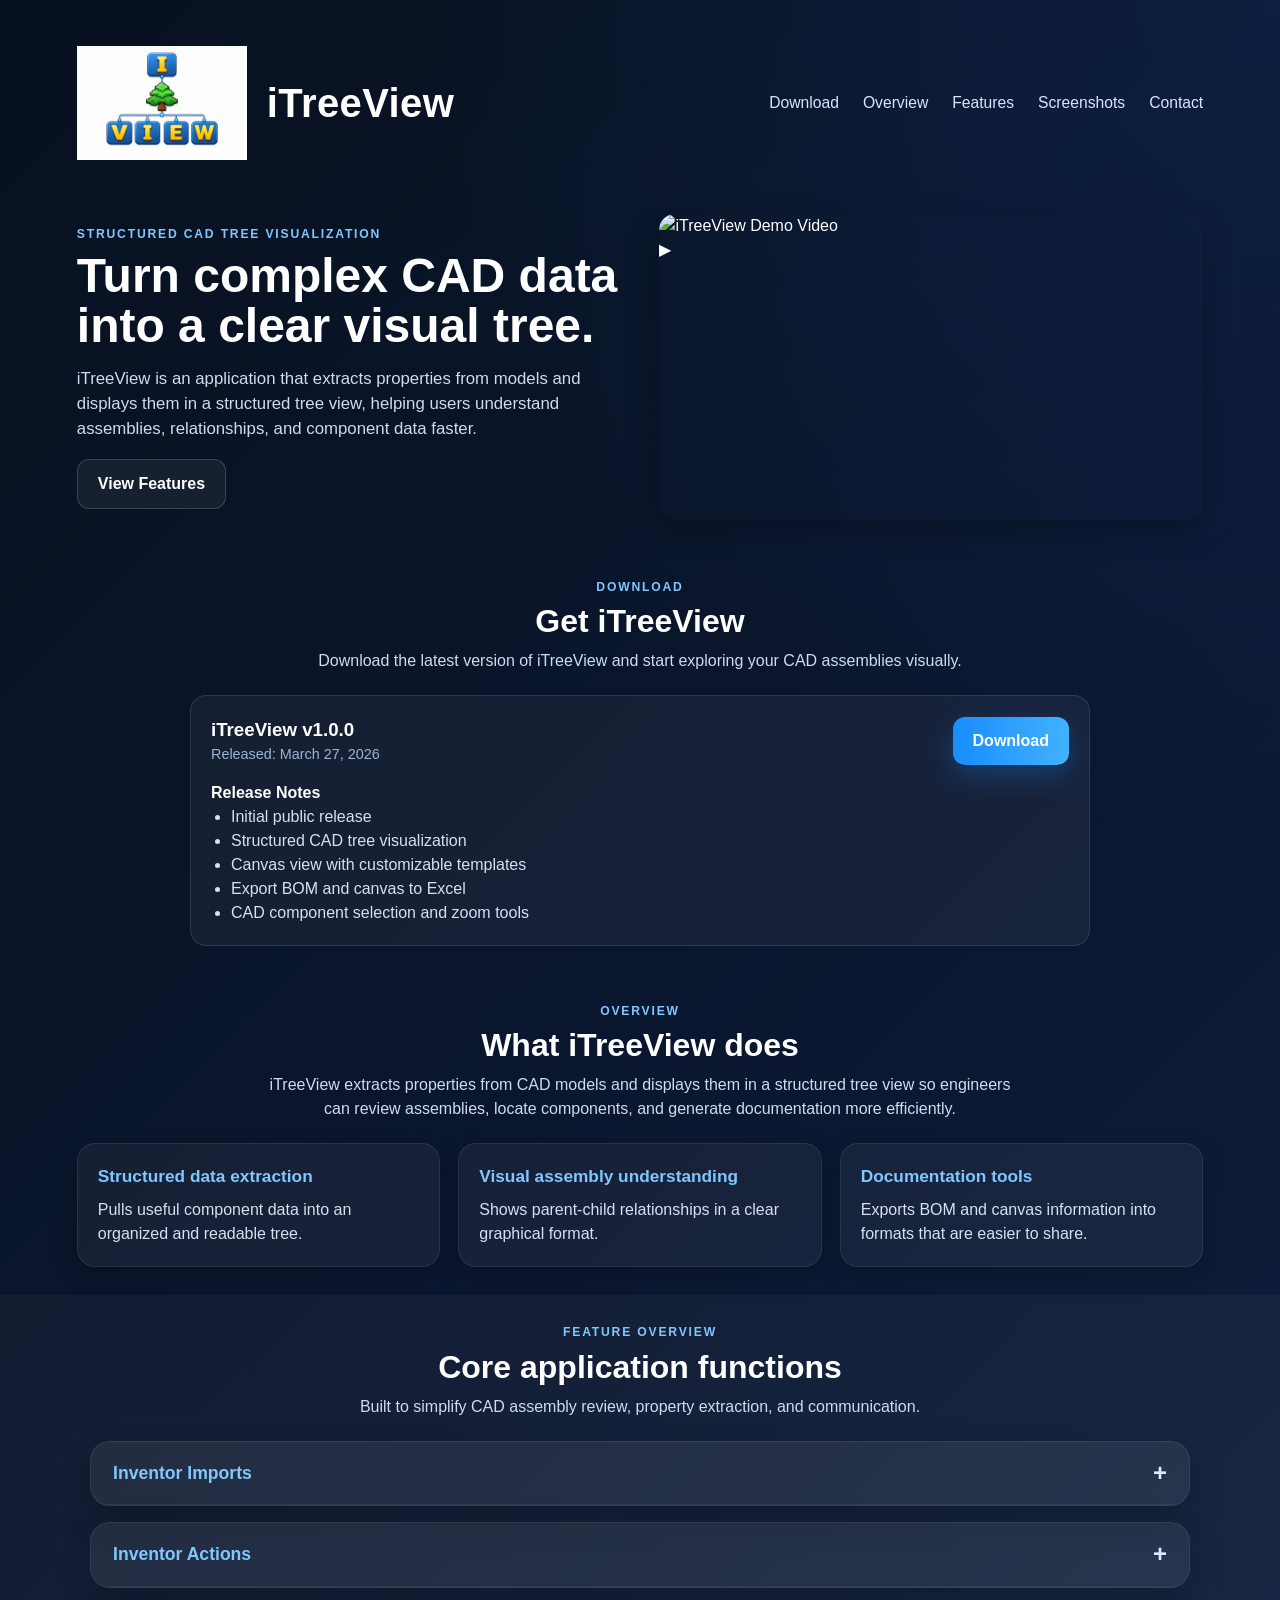
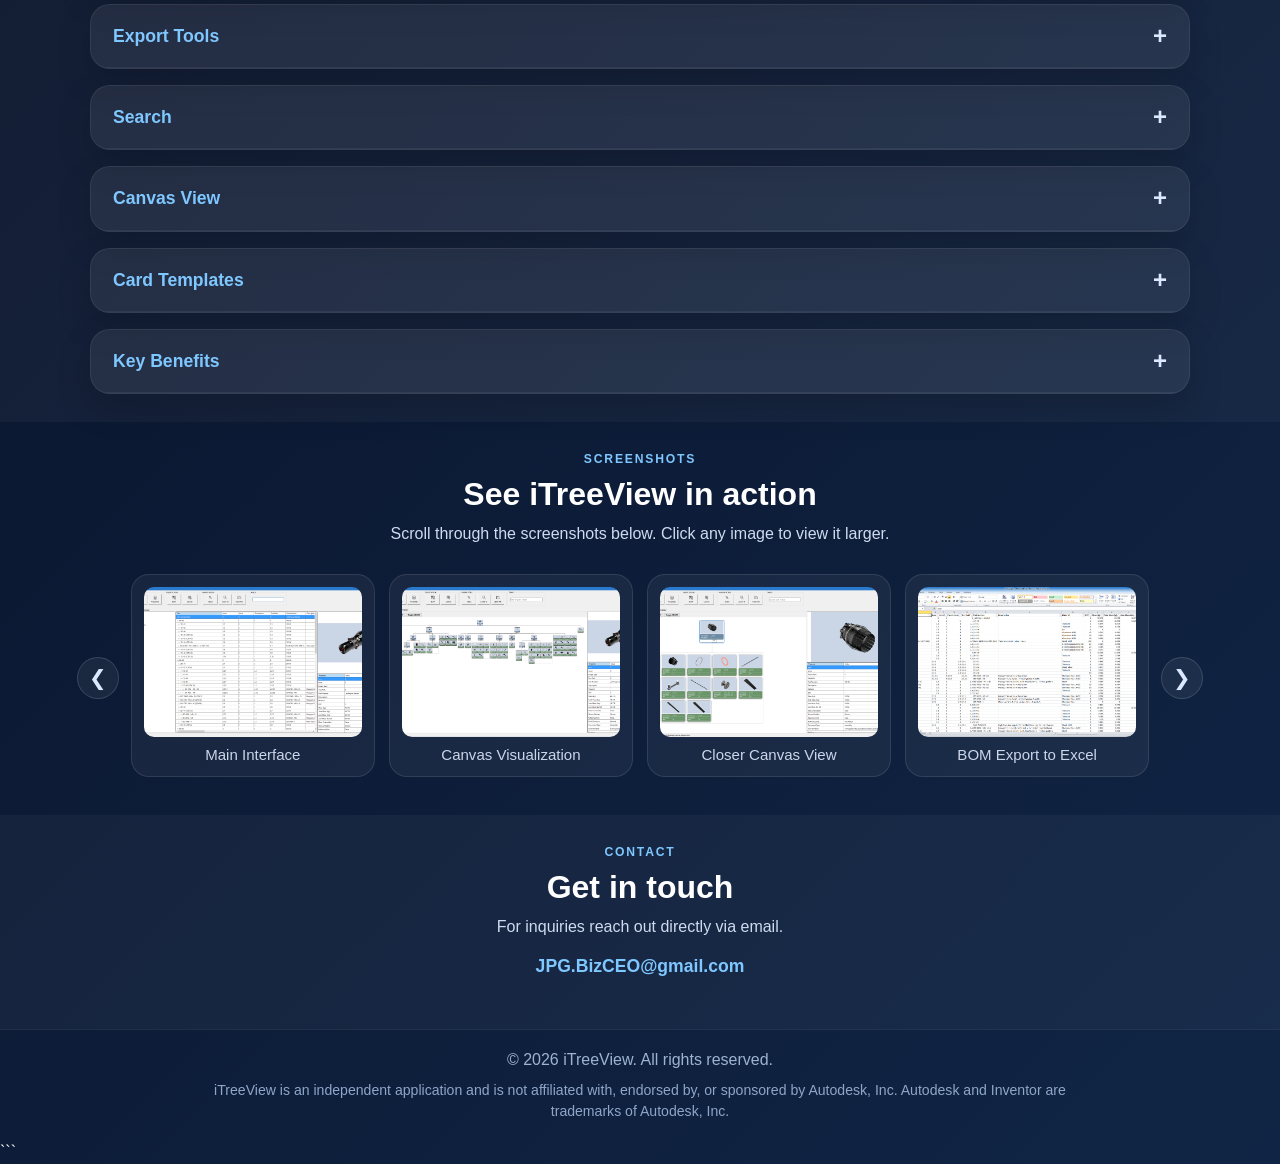
==== index.html @ bd494848 "added download button" ====
<!DOCTYPE html>

<html lang="en">
<head>
    <meta charset="UTF-8" />
    <meta name="viewport" content="width=device-width, initial-scale=1.0" />
    <title>iTreeView | Structured CAD Tree Visualization</title>
    <meta
        name="description"
        content="iTreeView is a CAD application that extracts model properties and displays them in a structured tree view for easier review and understanding."
    />
    <link rel="stylesheet" href="style.css" />
</head>
<body>
    <header class="hero">
        <nav class="navbar">
            <div class="brand">
                <img src="images/iTreeViewLogo.png" alt="iTreeView Logo" class="nav-logo" />
                <span class="logo-text">iTreeView</span>
            </div>

        <div class="nav-links">
            <a href="#downloads">Download</a>
            <a href="#overview">Overview</a>
            <a href="#features">Features</a>
            <a href="#screenshots">Screenshots</a>
            <a href="#contact">Contact</a>
        </div>
    </nav>

    <div class="hero-content">
        <div class="hero-text">
            <p class="eyebrow">Structured CAD tree visualization</p>

            <h1>Turn complex CAD data into a clear visual tree.</h1>

            <p class="hero-description">
                iTreeView is an application that extracts properties from models and
                displays them in a structured tree view, helping users understand
                assemblies, relationships, and component data faster.
            </p>

            <div class="hero-buttons">
                <a href="#overview" class="btn btn-secondary">View Features</a>
            </div>
        </div>

        <div class="hero-image">
            <div class="hero-video-wrapper" id="videoWrapper">
                <div class="video-thumbnail" id="videoThumbnail">
                    <img
                        src="https://img.youtube.com/vi/-eYfc1fEL-s/maxresdefault.jpg"
                        alt="iTreeView Demo Video"
                    />
                    <div class="play-button">▶</div>
                </div>
            </div>
        </div>
    </div>
</header>


<section id="downloads" class="section compact-section">
    <div class="section-header narrow">
        <p class="section-eyebrow">Download</p>
        <h2>Get iTreeView</h2>
        <p class="section-text">
            Download the latest version of iTreeView and start exploring your CAD assemblies visually.
        </p>
    </div>

    <div class="release-list">
        <div class="release-card">
            <div class="release-top">
                <div>
                    <h3>iTreeView v1.0.0</h3>
                    <p class="release-date">Released: March 27, 2026</p>
                </div>

                <a class="btn btn-primary"
                   href="https://github.com/Jadaman24/iTreeView-Downloads/releases/download/v1.0.0/iTreeView-Setup-1.0.0.exe">
                    Download
                </a>
            </div>

            <div class="release-notes">
                <h4>Release Notes</h4>
                <ul>
                    <li>Initial public release</li>
                    <li>Structured CAD tree visualization</li>
                    <li>Canvas view with customizable templates</li>
                    <li>Export BOM and canvas to Excel</li>
                    <li>CAD component selection and zoom tools</li>
                </ul>
            </div>
        </div>
    </div>
</section>



<section id="overview" class="section compact-section">
    <div class="section-header narrow">
        <p class="section-eyebrow">Overview</p>
        <h2>What iTreeView does</h2>
        <p class="section-text">
            iTreeView extracts properties from CAD models and displays them in a
            structured tree view so engineers can review assemblies, locate
            components, and generate documentation more efficiently.
        </p>
    </div>

    <div class="summary-grid">
        <div class="summary-card">
            <h3>Structured data extraction</h3>
            <p>Pulls useful component data into an organized and readable tree.</p>
        </div>
        <div class="summary-card">
            <h3>Visual assembly understanding</h3>
            <p>Shows parent-child relationships in a clear graphical format.</p>
        </div>
        <div class="summary-card">
            <h3>Documentation tools</h3>
            <p>Exports BOM and canvas information into formats that are easier to share.</p>
        </div>
    </div>
</section>

<section id="features" class="section section-alt compact-section">
    <div class="section-header">
        <p class="section-eyebrow">Feature Overview</p>
        <h2>Core application functions</h2>
        <p class="section-text">
            Built to simplify CAD assembly review, property extraction, and communication.
        </p>
    </div>

    <div class="accordion">
        <details class="accordion-item">
            <summary>Inventor Imports</summary>
            <div class="accordion-content">
                <div class="feature-card">
                    <h4>Load from Open IAM</h4>
                    <ul>
                        <li>Connects to the currently open CAD assembly.</li>
                        <li>Extracts assembly structure and component properties.</li>
                        <li>Builds the initial tree structure used by iTreeView.</li>
                    </ul>
                </div>

                <div class="feature-card">
                    <h4>Refresh</h4>
                    <ul>
                        <li>Re-reads the CAD assembly and updates the tree.</li>
                    </ul>
                </div>

                <div class="feature-card">
                    <h4>Properties</h4>
                    <ul>
                        <li>Allows the user to select the properties to extract from CAD.</li>
                        <li>Metadata can include: Part Number, Description, Material, Quantity, Mass, Assembly Mass (with/without reference), Mass Overridden (yes/no), Assembly Relationships, Custom Properties.</li>
                    </ul>
                    <p class="note">
                        Note: Some properties may not work as expected. 
                    </p>
                </div>
            </div>
        </details>

        <details class="accordion-item">
            <summary>Inventor Actions</summary>
            <div class="accordion-content">
                <div class="feature-card">
                    <h4>Select in CAD</h4>
                    <ul>
                        <li>Highlights the selected component directly in the CAD model.</li>
                        <li>Helps quickly locate parts within large assemblies.</li>
                    </ul>
                </div>

                <div class="feature-card">
                    <h4>Zoom to Component</h4>
                    <ul>
                        <li>Automatically zooms the CAD view to the selected component.</li>
                    </ul>
                </div>

                <div class="feature-card">
                    <h4>Open File</h4>
                    <ul>
                        <li>Opens the source part or subassembly file in CAD.</li>
                    </ul>
                </div>
            </div>
        </details>

        <details class="accordion-item">
            <summary>Export Tools</summary>
            <div class="accordion-content">
                <div class="feature-card">
                    <h4>Export BOM to Excel</h4>
                    <ul>
                        <li>Exports the TreeView BOM with all selected properties to Excel.</li>
                    </ul>
                </div>

                <div class="feature-card">
                    <h4>Export Canvas Image</h4>
                    <ul>
                        <li>Generates a copy of the Canvas Tree View into Excel.</li>
                        <li>Includes all selected properties from the template tab.</li>
                    </ul>
                </div>
            </div>
        </details>

        <details class="accordion-item">
            <summary>Search</summary>
            <div class="accordion-content">
                <div class="feature-card">
                    <h4>Search Box</h4>
                    <ul>
                        <li>Instantly locate parts by part number, description, or name.</li>
                        <li>Highlights matching components in the tree.</li>
                    </ul>
                </div>
            </div>
        </details>

        <details class="accordion-item">
            <summary>Canvas View</summary>
            <div class="accordion-content">
                <div class="feature-card">
                    <p>
                        The main canvas displays the assembly structure as an intuitive
                        visual tree where assemblies appear as parent nodes and
                        subassemblies and parts branch underneath.
                    </p>
                    <p class="spacer-top">Each node contains:</p>
                    <ul>
                        <li>Component Image</li>
                        <li>Selected Properties</li>
                    </ul>
                    <p class="note">
                        This allows engineers to understand complex assemblies at a glance.
                    </p>
                </div>
            </div>
        </details>

        <details class="accordion-item">
            <summary>Card Templates</summary>
            <div class="accordion-content">
                <div class="feature-card">
                    <h4>Card Templates Tab</h4>
                    <ul>
                        <li>Customize the visual appearance of nodes in the Canvas View.</li>
                        <li>Modify colors and displayed properties for each card.</li>
                        <li>Control how component data is presented in the visual tree.</li>
                    </ul>

                    <p class="note">
                        Allows users to tailor the canvas display to match internal standards and preferences.
                    </p>
                </div>
            </div>
        </details>

        <details class="accordion-item">
            <summary>Key Benefits</summary>
            <div class="accordion-content">
                <div class="feature-card">
                    <ul>
                        <li>Quickly visualize complex CAD assemblies</li>
                        <li>Extract structured data from CAD models</li>
                        <li>Generate documentation instantly</li>
                        <li>Improve design reviews and collaboration</li>
                    </ul>
                </div>
            </div>
        </details>
    </div>
</section>

<section id="screenshots" class="section compact-section">
    <div class="section-header">
        <p class="section-eyebrow">Screenshots</p>
        <h2>See iTreeView in action</h2>
        <p class="section-text">
            Scroll through the screenshots below. Click any image to view it larger.
        </p>
    </div>

    <div class="screenshot-slider-wrap">
        <button class="slider-arrow slider-arrow-left" id="screenshotsPrev">&#10094;</button>

        <div class="screenshot-slider" id="screenshotSlider">
            <button class="screenshot-card" data-image="images/main-interface.png" data-title="Main Interface">
                <img src="images/main-interface.png" alt="Main interface" />
                <p>Main Interface</p>
            </button>

            <button class="screenshot-card" data-image="images/canvas-view.png" data-title="Canvas Visualization">
                <img src="images/canvas-view.png" alt="Canvas visualization" />
                <p>Canvas Visualization</p>
            </button>

            <button class="screenshot-card" data-image="images/closer-canvas-view.png" data-title="Closer Canvas View">
                <img src="images/closer-canvas-view.png" alt="Closer canvas view" />
                <p>Closer Canvas View</p>
            </button>

            <button class="screenshot-card" data-image="images/bom-export-excel.png" data-title="BOM Export to Excel">
                <img src="images/bom-export-excel.png" alt="BOM export to Excel" />
                <p>BOM Export to Excel</p>
            </button>

            <button class="screenshot-card" data-image="images/canvas-export-excel.png" data-title="Canvas Export to Excel">
                <img src="images/canvas-export-excel.png" alt="Canvas export to Excel" />
                <p>Canvas Export to Excel</p>
            </button>

            <button class="screenshot-card" data-image="images/card-template.png" data-title="Card Template">
                <img src="images/card-template.png" alt="Card template view" />
                <p>Card Template</p>
            </button>
        </div>

        <button class="slider-arrow slider-arrow-right" id="screenshotsNext">&#10095;</button>
    </div>
</section>

<section id="contact" class="section section-alt compact-section">
    <div class="section-header narrow">
        <p class="section-eyebrow">Contact</p>
        <h2>Get in touch</h2>
        <p class="section-text">For inquiries reach out directly via email.</p>
        <a class="contact-link" href="mailto:JPG.BizCEO@gmail.com">JPG.BizCEO@gmail.com</a>
    </div>
</section>

<footer class="footer">
    <p>© 2026 iTreeView. All rights reserved.</p>
    <p class="legal-note">
        iTreeView is an independent application and is not affiliated with, endorsed by,
        or sponsored by Autodesk, Inc. Autodesk and Inventor are trademarks of Autodesk, Inc.
    </p>
</footer>

<div class="lightbox" id="lightbox">
    <div class="lightbox-backdrop"></div>
    <div class="lightbox-content">
        <button class="lightbox-close" id="lightboxClose">&times;</button>
        <img id="lightboxImage" src="" alt="Expanded screenshot" />
        <p id="lightboxTitle"></p>
    </div>
</div>

<script>
const lightbox = document.getElementById("lightbox");
const lightboxImage = document.getElementById("lightboxImage");
const lightboxTitle = document.getElementById("lightboxTitle");
const lightboxClose = document.getElementById("lightboxClose");
const screenshotCards = document.querySelectorAll(".screenshot-card, .hero-screenshot-button");

screenshotCards.forEach(card => {
    card.addEventListener("click", () => {
        const imageSrc = card.getAttribute("data-image");
        const imageTitle = card.getAttribute("data-title");

        lightboxImage.src = imageSrc;
        lightboxTitle.textContent = imageTitle;
        lightbox.classList.add("open");
        document.body.classList.add("no-scroll");
    });
});

function closeLightbox() {
    lightbox.classList.remove("open");
    document.body.classList.remove("no-scroll");
    lightboxImage.src = "";
    lightboxTitle.textContent = "";
}

lightboxClose.addEventListener("click", closeLightbox);

lightbox.addEventListener("click", (event) => {
    if (
        event.target.classList.contains("lightbox") ||
        event.target.classList.contains("lightbox-backdrop")
    ) {
        closeLightbox();
    }
});

document.addEventListener("keydown", (event) => {
    if (event.key === "Escape") {
        closeLightbox();
    }
});

const accordionItems = document.querySelectorAll(".accordion-item");

accordionItems.forEach(item => {
    item.addEventListener("toggle", () => {
        if (item.open) {
            accordionItems.forEach(otherItem => {
                if (otherItem !== item) {
                    otherItem.open = false;
                }
            });
        }
    });
});

const screenshotSlider = document.getElementById("screenshotSlider");
const screenshotsPrev = document.getElementById("screenshotsPrev");
const screenshotsNext = document.getElementById("screenshotsNext");

function getScrollAmount() {
    const firstCard = screenshotSlider.querySelector(".screenshot-card");
    if (!firstCard) return 300;

    return firstCard.offsetWidth + 14;
}

screenshotsPrev.addEventListener("click", () => {
    screenshotSlider.scrollBy({
        left: -getScrollAmount(),
        behavior: "smooth"
    });
});

screenshotsNext.addEventListener("click", () => {
    screenshotSlider.scrollBy({
        left: getScrollAmount(),
        behavior: "smooth"
    });
});

const videoWrapper = document.getElementById("videoWrapper");
const videoThumbnail = document.getElementById("videoThumbnail");

if (videoThumbnail && videoWrapper) {
    videoThumbnail.addEventListener("click", () => {
        videoWrapper.innerHTML = `
            <iframe
                src="https://www.youtube.com/embed/-eYfc1fEL-s?autoplay=1"
                title="iTreeView Demo Video"
                frameborder="0"
                allow="accelerometer; autoplay; clipboard-write; encrypted-media; gyroscope; picture-in-picture; web-share"
                allowfullscreen>
            </iframe>
        `;
    });
}

</script>
```

</body>
</html>
---- style.css ----
* {
    margin: 0;
    padding: 0;
    box-sizing: border-box;
}

html {
    scroll-behavior: smooth;
}

body {
    font-family: Arial, Helvetica, sans-serif;
    background:
        radial-gradient(circle at top right, rgba(45, 123, 255, 0.10), transparent 28%),
        linear-gradient(135deg, #07111f 0%, #0b1730 45%, #102545 100%);
    color: #ffffff;
    line-height: 1.5;
}

body.no-scroll {
    overflow: hidden;
}

a {
    color: inherit;
}

.hero {
    padding: 18px 6% 30px;
    min-height: auto;
}

.navbar {
    display: flex;
    justify-content: space-between;
    align-items: center;
    gap: 24px;
    margin-bottom: 26px;
}

.brand {
    display: flex;
    align-items: center;
    gap: 20px;
}

.nav-logo {
    width: 170px;
    height: 170px;
    object-fit: contain;
    display: block;
    background: transparent;
    border-radius: 0;
    padding: 0;
    box-shadow: none;
}

.logo-text {
    font-size: 2.5rem;
    font-weight: 700;
    letter-spacing: 0.4px;
}

.nav-links {
    display: flex;
    align-items: center;
    gap: 24px;
}

.nav-links a {
    text-decoration: none;
    color: #d7e5ff;
    transition: color 0.2s ease;
    font-size: 0.98rem;
}

.nav-links a:hover {
    color: #7fc7ff;
}

.hero-content {
    display: grid;
    grid-template-columns: 1.02fr 1fr;
    gap: 28px;
    align-items: center;
}

.hero-text {
    max-width: 690px;
}

.eyebrow,
.section-eyebrow {
    text-transform: uppercase;
    letter-spacing: 1.8px;
    font-size: 0.76rem;
    color: #7fc7ff;
    margin-bottom: 8px;
    font-weight: 700;
}

.hero-text h1 {
    font-size: 3rem;
    line-height: 1.05;
    margin-bottom: 14px;
}

.hero-description {
    font-size: 1.05rem;
    color: #cfdbef;
    margin-bottom: 18px;
}

.hero-buttons {
    display: flex;
    gap: 12px;
    flex-wrap: wrap;
}

.btn {
    display: inline-block;
    text-decoration: none;
    padding: 12px 20px;
    border-radius: 12px;
    font-weight: 700;
    transition: transform 0.2s ease, background 0.2s ease, border-color 0.2s ease;
}

.btn:hover {
    transform: translateY(-1px);
}

.btn-primary {
    background: linear-gradient(90deg, #188dff, #42b2ff);
    color: white;
    box-shadow: 0 10px 28px rgba(24, 141, 255, 0.28);
}

.btn-secondary {
    background: rgba(255, 255, 255, 0.06);
    color: white;
    border: 1px solid rgba(255, 255, 255, 0.16);
}

.btn-secondary:hover {
    background: rgba(255, 255, 255, 0.10);
}

.hero-image {
    display: flex;
    justify-content: center;
    align-items: center;
}

.software-frame {
    width: 100%;
    max-width: 760px;
    padding: 12px;
    border-radius: 20px;
    background: rgba(255, 255, 255, 0.05);
    border: 1px solid rgba(255, 255, 255, 0.10);
    box-shadow: 0 20px 50px rgba(0, 0, 0, 0.36);
    backdrop-filter: blur(10px);
}

.hero-screenshot-button {
    appearance: none;
    cursor: pointer;
    text-align: left;
    transition: transform 0.18s ease, border-color 0.18s ease, background 0.18s ease;
}

.hero-screenshot-button:hover {
    transform: translateY(-3px);
    border-color: rgba(127, 199, 255, 0.55);
    background: rgba(255, 255, 255, 0.08);
}

.product-screenshot {
    display: block;
    width: 100%;
    height: auto;
    border-radius: 14px;
    border: 1px solid rgba(255, 255, 255, 0.12);
}

.section {
    padding: 34px 6%;
}

.compact-section {
    padding-top: 28px;
    padding-bottom: 28px;
}

.section-alt {
    background: rgba(255, 255, 255, 0.035);
}

.section-header {
    text-align: center;
    max-width: 900px;
    margin: 0 auto 22px;
}

.section-header.narrow {
    max-width: 760px;
}

.section h2 {
    font-size: 2rem;
    line-height: 1.1;
    margin-bottom: 10px;
}

.section-text {
    color: #cfdbef;
    font-size: 1rem;
}

.summary-grid {
    display: grid;
    grid-template-columns: repeat(3, 1fr);
    gap: 18px;
}

.summary-card {
    background: rgba(255, 255, 255, 0.05);
    border: 1px solid rgba(255, 255, 255, 0.08);
    border-radius: 18px;
    padding: 20px;
    box-shadow: 0 10px 26px rgba(0, 0, 0, 0.16);
}

.summary-card h3 {
    color: #7fc7ff;
    font-size: 1.08rem;
    margin-bottom: 8px;
}

.summary-card p {
    color: #d5e0f0;
}

.accordion {
    max-width: 1100px;
    margin: 0 auto;
    display: grid;
    gap: 16px;
}

.accordion-item {
    background: rgba(255, 255, 255, 0.04);
    border: 1px solid rgba(255, 255, 255, 0.10);
    border-radius: 20px;
    overflow: hidden;
    box-shadow: 0 14px 34px rgba(0, 0, 0, 0.18);
}

.accordion-item summary {
    list-style: none;
    cursor: pointer;
    padding: 18px 22px;
    font-size: 1.1rem;
    font-weight: 700;
    color: #7fc7ff;
    position: relative;
    user-select: none;
    background: rgba(255, 255, 255, 0.03);
    border-bottom: 1px solid rgba(255, 255, 255, 0.06);
}

.accordion-item summary::-webkit-details-marker {
    display: none;
}

.accordion-item summary::after {
    content: "+";
    position: absolute;
    right: 22px;
    top: 50%;
    transform: translateY(-50%);
    font-size: 1.5rem;
    color: #dce8ff;
}

.accordion-item[open] summary::after {
    content: "–";
}

.accordion-item summary:hover {
    background: rgba(255, 255, 255, 0.06);
}

.accordion-content {
    padding: 18px;
    display: grid;
    gap: 14px;
}

.feature-card {
    background: rgba(9, 19, 38, 0.72);
    border: 1px solid rgba(127, 199, 255, 0.14);
    border-radius: 16px;
    padding: 16px 16px 14px;
    box-shadow: inset 0 1px 0 rgba(255, 255, 255, 0.03);
}

.feature-card h4 {
    font-size: 1rem;
    margin-bottom: 8px;
    color: #ffffff;
}

.feature-card p,
.feature-card li {
    color: #d5e0f0;
    font-size: 0.96rem;
}

.feature-card ul {
    margin-left: 18px;
    margin-top: 4px;
}

.feature-card li + li {
    margin-top: 4px;
}

.spacer-top {
    margin-top: 10px;
}

.pill-list {
    display: flex;
    flex-wrap: wrap;
    gap: 8px;
    margin-top: 10px;
}

.pill-list span {
    display: inline-block;
    padding: 7px 11px;
    border-radius: 999px;
    background: rgba(127, 199, 255, 0.12);
    border: 1px solid rgba(127, 199, 255, 0.22);
    color: #dce8ff;
    font-size: 0.88rem;
}

.note {
    margin-top: 10px;
    font-size: 0.9rem;
    color: #9db3d2;
}

.screenshot-slider-wrap {
    position: relative;
    display: flex;
    align-items: center;
    gap: 10px;
    max-width: 1400px;
    margin: 0 auto;
}

.screenshot-slider {
    display: flex;
    gap: 14px;
    overflow-x: auto;
    scroll-behavior: smooth;
    padding: 6px 2px 10px;
    width: 100%;
    scrollbar-width: thin;
    scrollbar-color: rgba(127, 199, 255, 0.45) rgba(255, 255, 255, 0.06);
}

.screenshot-slider::-webkit-scrollbar {
    height: 10px;
}

.screenshot-slider::-webkit-scrollbar-track {
    background: rgba(255, 255, 255, 0.06);
    border-radius: 999px;
}

.screenshot-slider::-webkit-scrollbar-thumb {
    background: rgba(127, 199, 255, 0.45);
    border-radius: 999px;
}

.screenshot-card {
    flex: 0 0 calc((100% - 42px) / 4);
    min-width: 220px;
    max-width: 320px;
    background: rgba(255, 255, 255, 0.05);
    border: 1px solid rgba(255, 255, 255, 0.10);
    border-radius: 18px;
    padding: 10px;
    text-align: center;
    cursor: pointer;
    transition: transform 0.18s ease, border-color 0.18s ease, background 0.18s ease;
    appearance: none;
    color: inherit;
    font: inherit;
}

.screenshot-card:hover {
    transform: translateY(-3px);
    border-color: rgba(127, 199, 255, 0.55);
    background: rgba(255, 255, 255, 0.08);
}

.screenshot-card img {
    width: 100%;
    height: 150px;
    object-fit: cover;
    border-radius: 10px;
    margin-bottom: 8px;
    display: block;
}

.screenshot-card p {
    color: #cbd6ea;
    font-size: 0.9rem;
    line-height: 1.3;
}

.slider-arrow {
    flex: 0 0 auto;
    width: 42px;
    height: 42px;
    border: 1px solid rgba(255, 255, 255, 0.14);
    border-radius: 999px;
    background: rgba(255, 255, 255, 0.06);
    color: #dce8ff;
    font-size: 1.3rem;
    cursor: pointer;
    transition: background 0.18s ease, border-color 0.18s ease, transform 0.18s ease;
}

.slider-arrow:hover {
    background: rgba(255, 255, 255, 0.12);
    border-color: rgba(127, 199, 255, 0.55);
    transform: scale(1.04);
}

.slider-arrow:active {
    transform: scale(0.98);
}

.screenshot-card {
    background: rgba(255, 255, 255, 0.05);
    border: 1px solid rgba(255, 255, 255, 0.10);
    border-radius: 18px;
    padding: 12px;
    text-align: center;
    cursor: pointer;
    transition: transform 0.18s ease, border-color 0.18s ease, background 0.18s ease;
    appearance: none;
    color: inherit;
    font: inherit;
}

.screenshot-card:hover {
    transform: translateY(-3px);
    border-color: rgba(127, 199, 255, 0.55);
    background: rgba(255, 255, 255, 0.08);
}

.screenshot-card img {
    width: 100%;
    border-radius: 10px;
    margin-bottom: 8px;
    display: block;
}

.screenshot-card p {
    color: #cbd6ea;
    font-size: 0.94rem;
}

.contact-link {
    display: inline-block;
    margin-top: 14px;
    font-size: 1.1rem;
    font-weight: 700;
    color: #7fc7ff;
    text-decoration: none;
}

.contact-link:hover {
    text-decoration: underline;
}

.footer {
    padding: 18px 6%;
    text-align: center;
    color: #9eb3d1;
    border-top: 1px solid rgba(255, 255, 255, 0.08);
}

.legal-note {
    margin-top: 8px;
    max-width: 900px;
    margin-left: auto;
    margin-right: auto;
    font-size: 0.88rem;
    color: #8fa6c8;
}

.lightbox {
    position: fixed;
    inset: 0;
    display: none;
    align-items: center;
    justify-content: center;
    z-index: 9999;
    padding: 24px;
}

.lightbox.open {
    display: flex;
}

.lightbox-backdrop {
    position: absolute;
    inset: 0;
    background: rgba(2, 8, 20, 0.88);
}

.lightbox-content {
    position: relative;
    z-index: 2;
    max-width: 95vw;
    max-height: 95vh;
    text-align: center;
}

.lightbox-content img {
    max-width: 92vw;
    max-height: 82vh;
    width: auto;
    height: auto;
    border-radius: 14px;
    box-shadow: 0 30px 80px rgba(0, 0, 0, 0.55);
    border: 1px solid rgba(255, 255, 255, 0.18);
    background: #0d1628;
}

.lightbox-content p {
    margin-top: 12px;
    color: #dce8ff;
    font-size: 1rem;
}

.lightbox-close {
    position: absolute;
    top: -14px;
    right: -14px;
    width: 42px;
    height: 42px;
    border: none;
    border-radius: 50%;
    background: white;
    color: #0f1d35;
    font-size: 1.8rem;
    line-height: 1;
    cursor: pointer;
    box-shadow: 0 10px 24px rgba(0, 0, 0, 0.28);
}

.lightbox-close:hover {
    transform: scale(1.05);
}

@media (max-width: 1100px) {
    .hero-content,
    .summary-grid,
    .screenshot-grid {
        grid-template-columns: 1fr;
    }

    .hero-text h1 {
        font-size: 2.5rem;
    }
}

@media (max-width: 700px) {
    .navbar {
        flex-direction: column;
        align-items: flex-start;
        margin-bottom: 20px;
    }

    .nav-links {
        gap: 14px;
        flex-wrap: wrap;
    }

    .nav-logo {
        width: 120px;
        height: 120px;
    }

    .logo-text {
        font-size: 2rem;
    }

    .hero-text h1 {
        font-size: 2rem;
    }

    .section h2 {
        font-size: 1.7rem;
    }

    .accordion-item summary {
        padding-right: 54px;
    }

    .lightbox {
        padding: 16px;
    }

    .lightbox-content img {
        max-width: 96vw;
        max-height: 76vh;
    }
}

.hero-image {
    display: flex;
    justify-content: center;
}

.hero-video-wrapper {
    width: 100%;
    max-width: 750px;   /* 👈 THIS controls final size */
    aspect-ratio: 16 / 9;
    border-radius: 16px;
    overflow: hidden;
    position: relative;
    box-shadow: 0 10px 30px rgba(0,0,0,0.25);
}

.video-thumbnail {
    width: 100%;
    height: 100%;
    position: relative;
    cursor: pointer;
}

.video-thumbnail img {
    width: 100%;
    height: 100%;
    object-fit: cover;
}

.hero-video-wrapper iframe {
    width: 100%;
    height: 100%;
    border: none;
    display: block;
}

.release-list {
    max-width: 900px;
    margin: 0 auto;
}

.release-card {
    background: rgba(255,255,255,0.05);
    border-radius: 16px;
    padding: 20px;
    border: 1px solid rgba(255,255,255,0.1);
}

.release-top {
    display: flex;
    justify-content: space-between;
    align-items: center;
    margin-bottom: 15px;
}

.release-date {
    color: #9db3d2;
    font-size: 0.9rem;
}

.release-notes ul {
    margin-left: 20px;
}

.release-notes li {
    color: #d5e0f0;
}

}
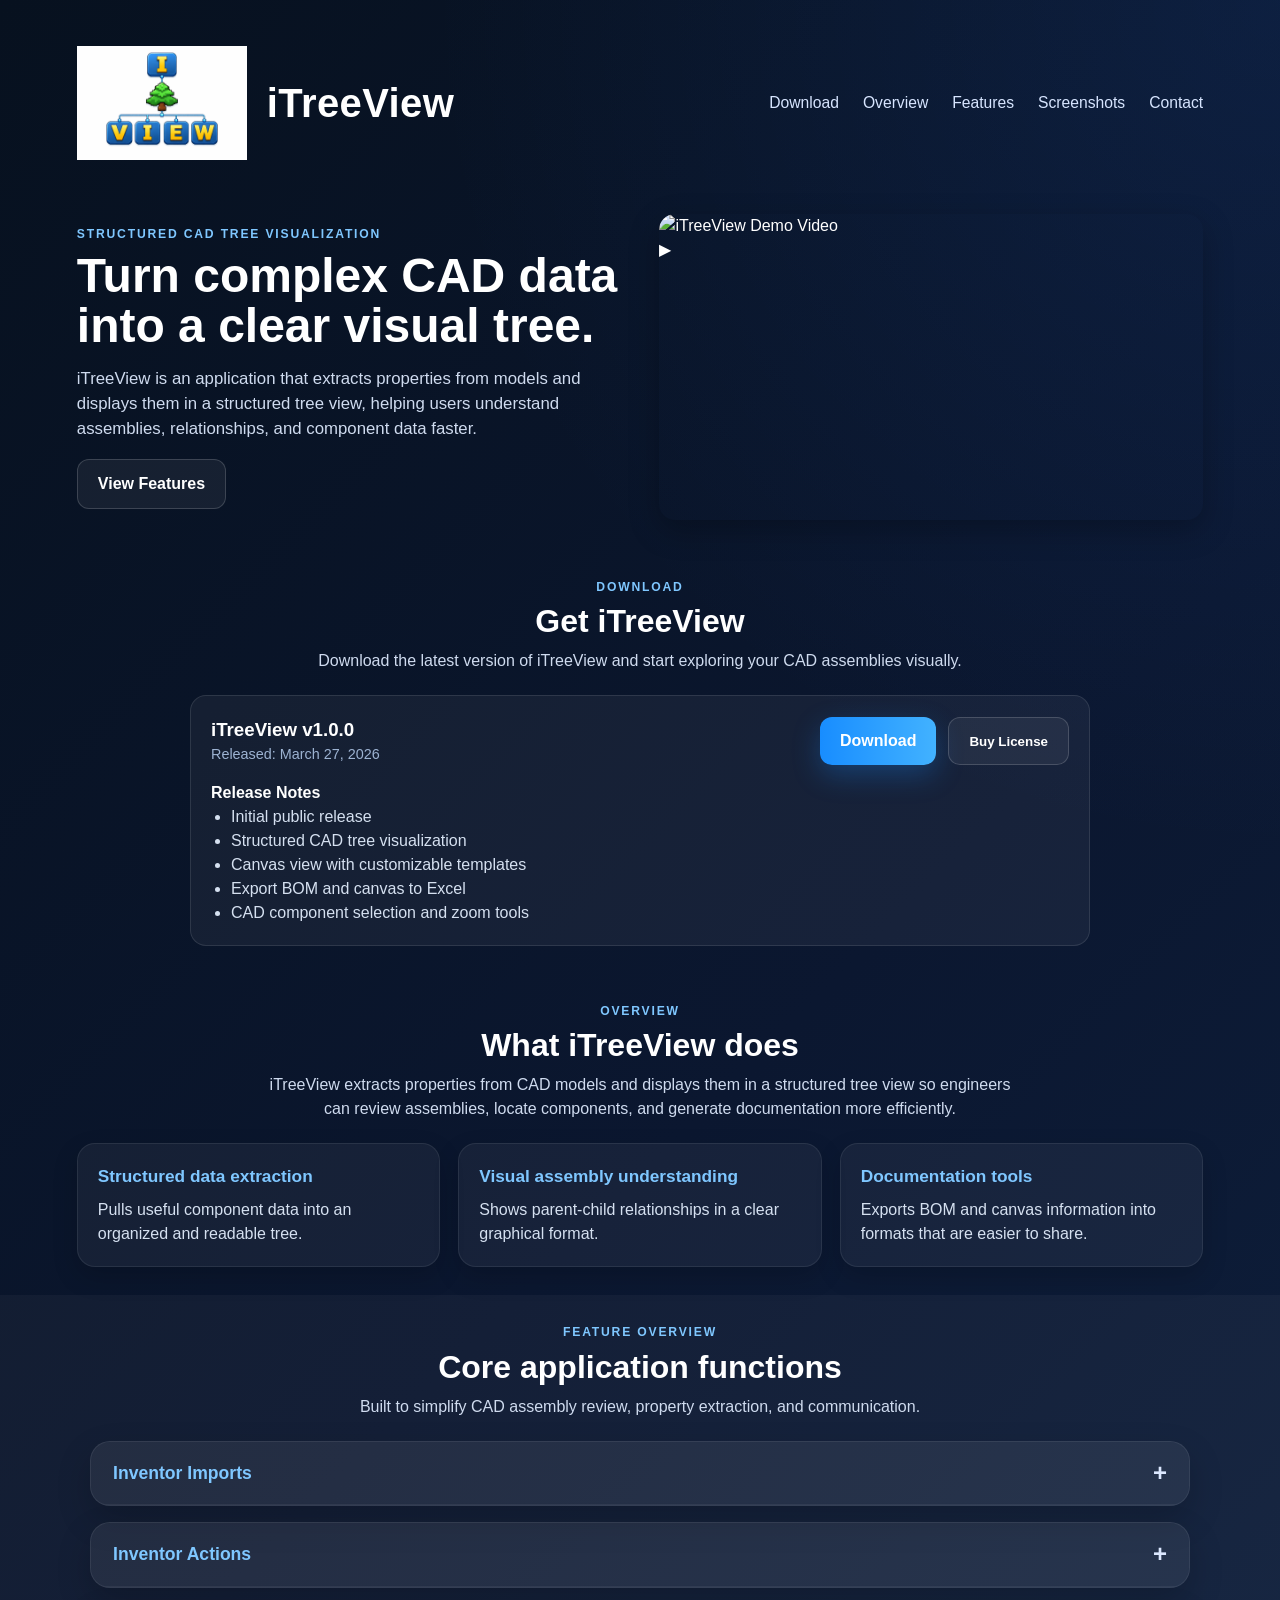
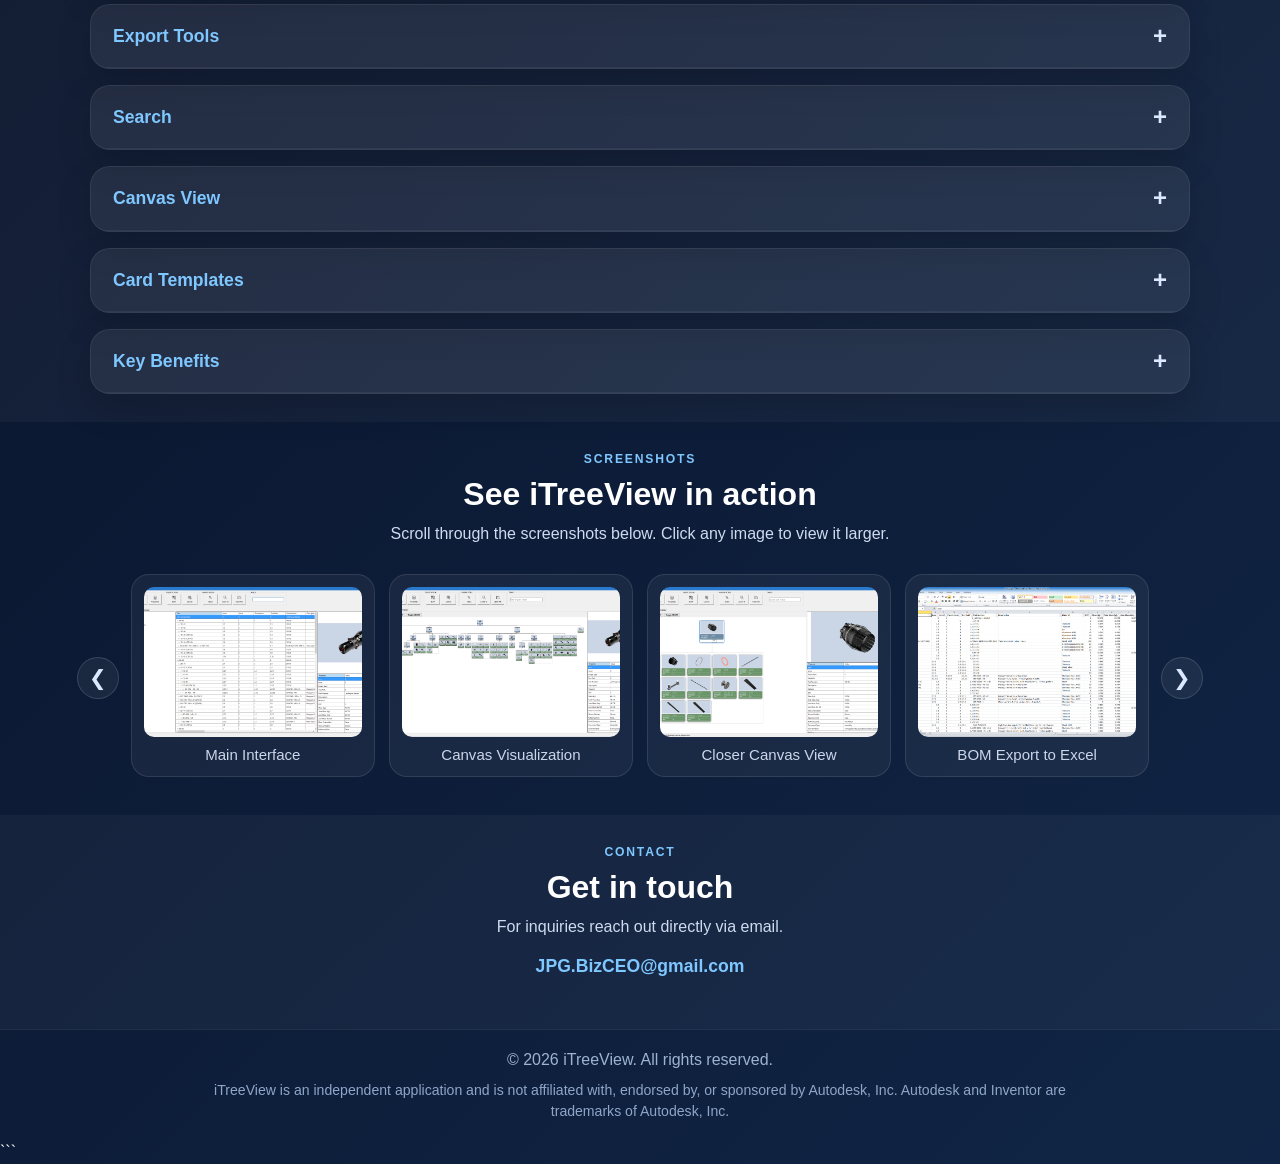
==== commit fecd8b2a: "added buy script" ====
--- a/index.html
+++ b/index.html
@@ -71,17 +71,23 @@
 
     <div class="release-list">
         <div class="release-card">
-            <div class="release-top">
-                <div>
-                    <h3>iTreeView v1.0.0</h3>
-                    <p class="release-date">Released: March 27, 2026</p>
-                </div>
-
+        <div class="release-top">
+            <div>
+                <h3>iTreeView v1.0.0</h3>
+                <p class="release-date">Released: March 27, 2026</p>
+            </div>
+
+            <div style="display:flex; gap:12px; flex-wrap:wrap;">
                 <a class="btn btn-primary"
-                   href="https://github.com/Jadaman24/iTreeView-Downloads/releases/download/v1.0.0/iTreeView-Setup-1.0.0.exe">
+                href="https://github.com/Jadaman24/iTreeView-Downloads/releases/download/v1.0.0/iTreeView-Setup-1.0.0.exe">
                     Download
                 </a>
-            </div>
+
+                <button class="btn btn-secondary" id="buyLicenseBtn">
+                    Buy License
+                </button>
+            </div>
+        </div>
 
             <div class="release-notes">
                 <h4>Release Notes</h4>
@@ -447,15 +453,48 @@
         videoWrapper.innerHTML = `
             <iframe
                 src="https://www.youtube.com/embed/-eYfc1fEL-s?autoplay=1"
-                title="iTreeView Demo Video"
-                frameborder="0"
-                allow="accelerometer; autoplay; clipboard-write; encrypted-media; gyroscope; picture-in-picture; web-share"
-                allowfullscreen>
+                ...
             </iframe>
         `;
     });
 }
 
+// 👇 ADD THIS WHOLE BLOCK RIGHT HERE
+const buyLicenseBtn = document.getElementById("buyLicenseBtn");
+
+if (buyLicenseBtn) {
+    buyLicenseBtn.addEventListener("click", async () => {
+        try {
+            buyLicenseBtn.disabled = true;
+            buyLicenseBtn.textContent = "Redirecting...";
+
+            const response = await fetch("https://YOUR-RENDER-URL.onrender.com/create-checkout-session", {
+                method: "POST",
+                headers: {
+                    "Content-Type": "application/json"
+                }
+            });
+
+            if (!response.ok) {
+                throw new Error("Failed to create checkout session");
+            }
+
+            const data = await response.json();
+
+            if (data.url) {
+                window.location.href = data.url;
+            } else {
+                throw new Error("No checkout URL returned");
+            }
+        } catch (err) {
+            console.error(err);
+            alert("Checkout failed. Please try again.");
+            buyLicenseBtn.disabled = false;
+            buyLicenseBtn.textContent = "Buy License";
+        }
+    });
+}
+
 </script>
 ```
 
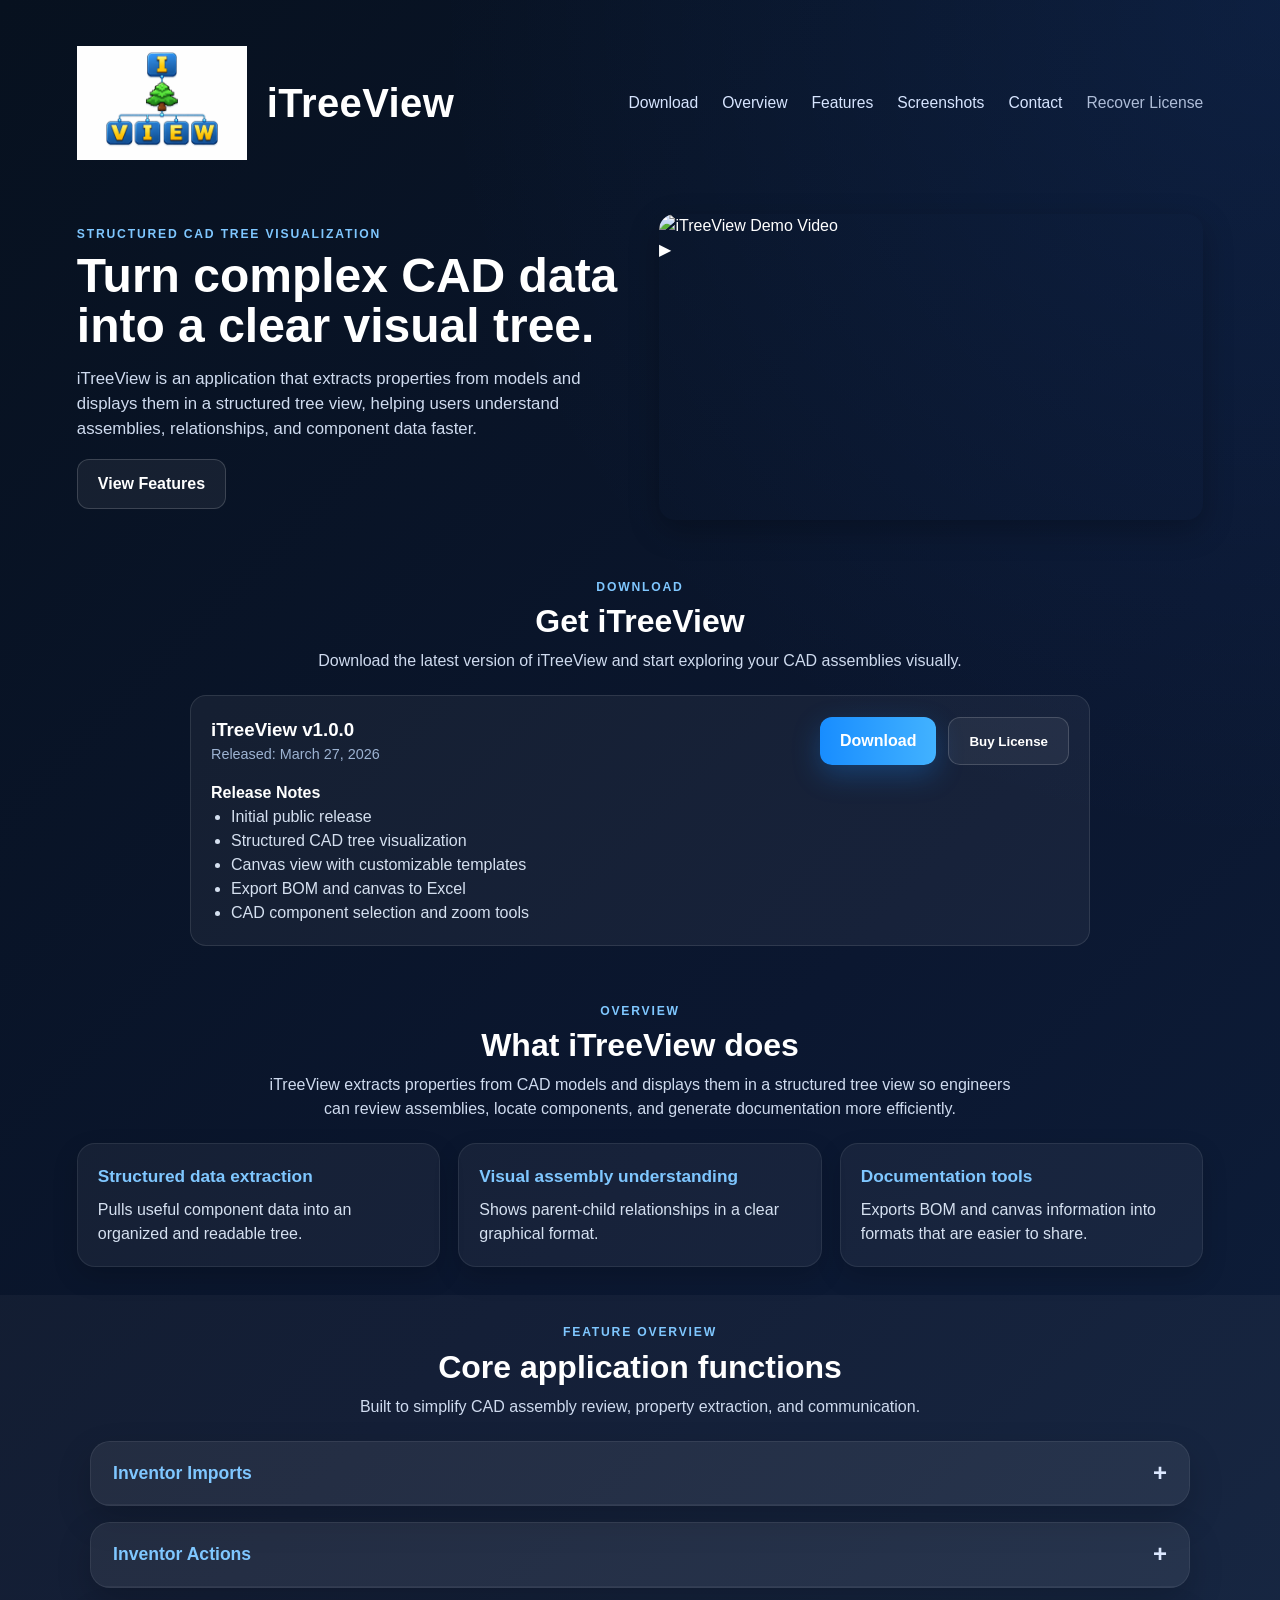
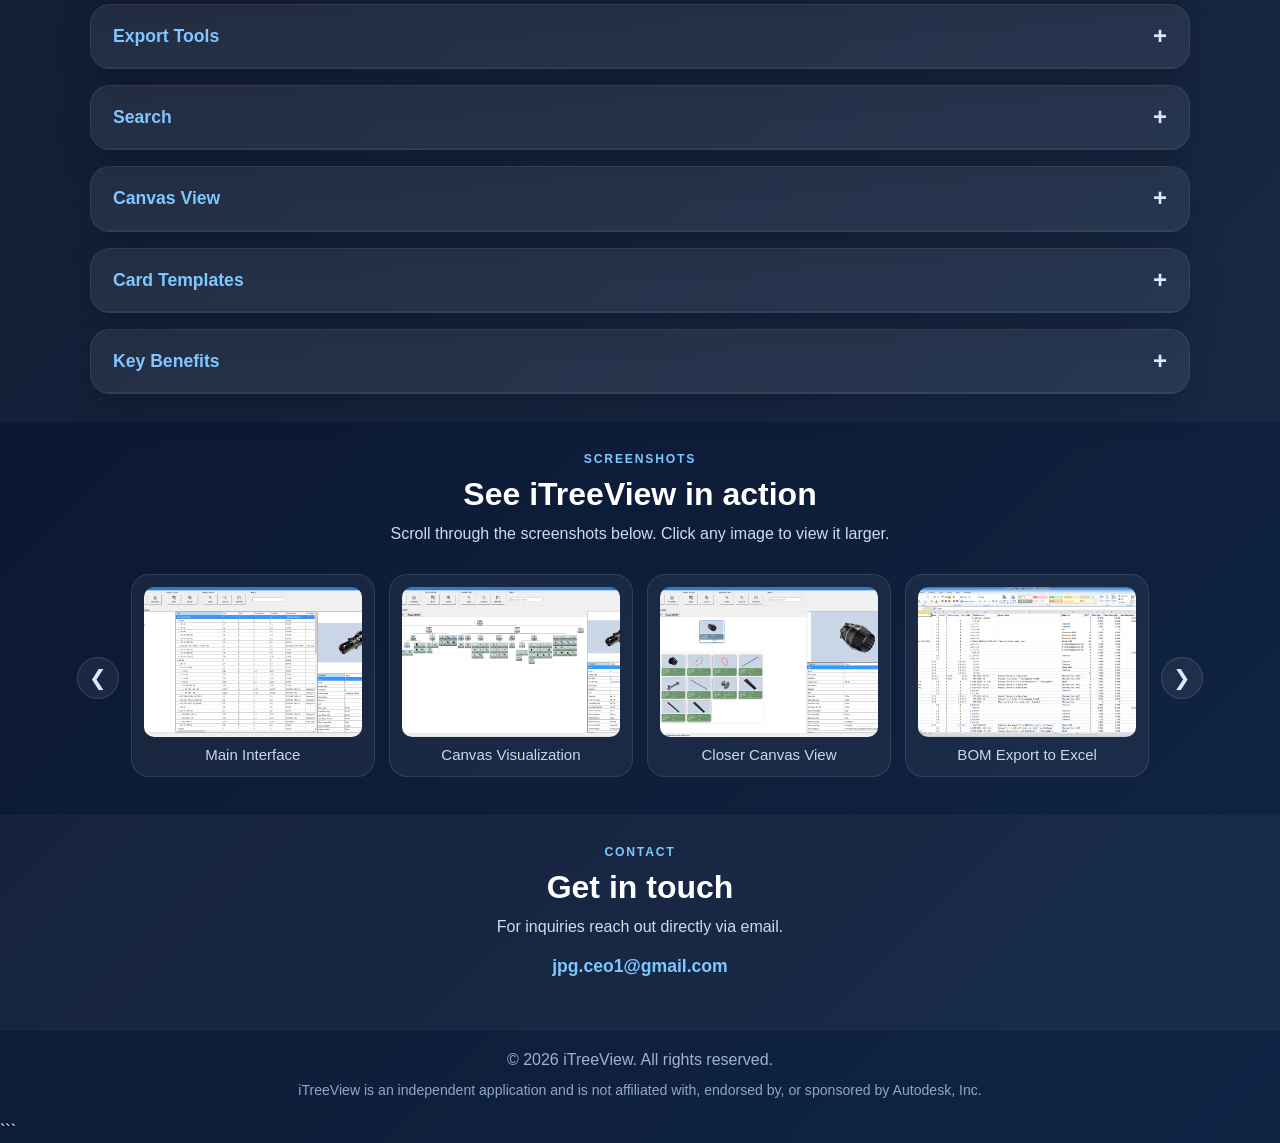
==== commit a8f4746a: "Fix recover license nav link" ====
--- a/index.html
+++ b/index.html
@@ -25,6 +25,7 @@
             <a href="#features">Features</a>
             <a href="#screenshots">Screenshots</a>
             <a href="#contact">Contact</a>
+            <a href="/recover-license.html" style="opacity:0.8;">Recover License</a>
         </div>
     </nav>
 
@@ -342,7 +343,7 @@
         <p class="section-eyebrow">Contact</p>
         <h2>Get in touch</h2>
         <p class="section-text">For inquiries reach out directly via email.</p>
-        <a class="contact-link" href="mailto:JPG.BizCEO@gmail.com">JPG.BizCEO@gmail.com</a>
+        <a class="contact-link" href="mailto:jpg.ceo1@gmail.com">jpg.ceo1@gmail.com</a>
     </div>
 </section>
 
@@ -350,7 +351,7 @@
     <p>© 2026 iTreeView. All rights reserved.</p>
     <p class="legal-note">
         iTreeView is an independent application and is not affiliated with, endorsed by,
-        or sponsored by Autodesk, Inc. Autodesk and Inventor are trademarks of Autodesk, Inc.
+        or sponsored by Autodesk, Inc.  
     </p>
 </footer>
 
@@ -468,7 +469,7 @@
             buyLicenseBtn.disabled = true;
             buyLicenseBtn.textContent = "Redirecting...";
 
-            const response = await fetch("https://YOUR-RENDER-URL.onrender.com/create-checkout-session", {
+            const response = await fetch("https://itreeview-license-api.onrender.com/create-checkout-session", {
                 method: "POST",
                 headers: {
                     "Content-Type": "application/json"
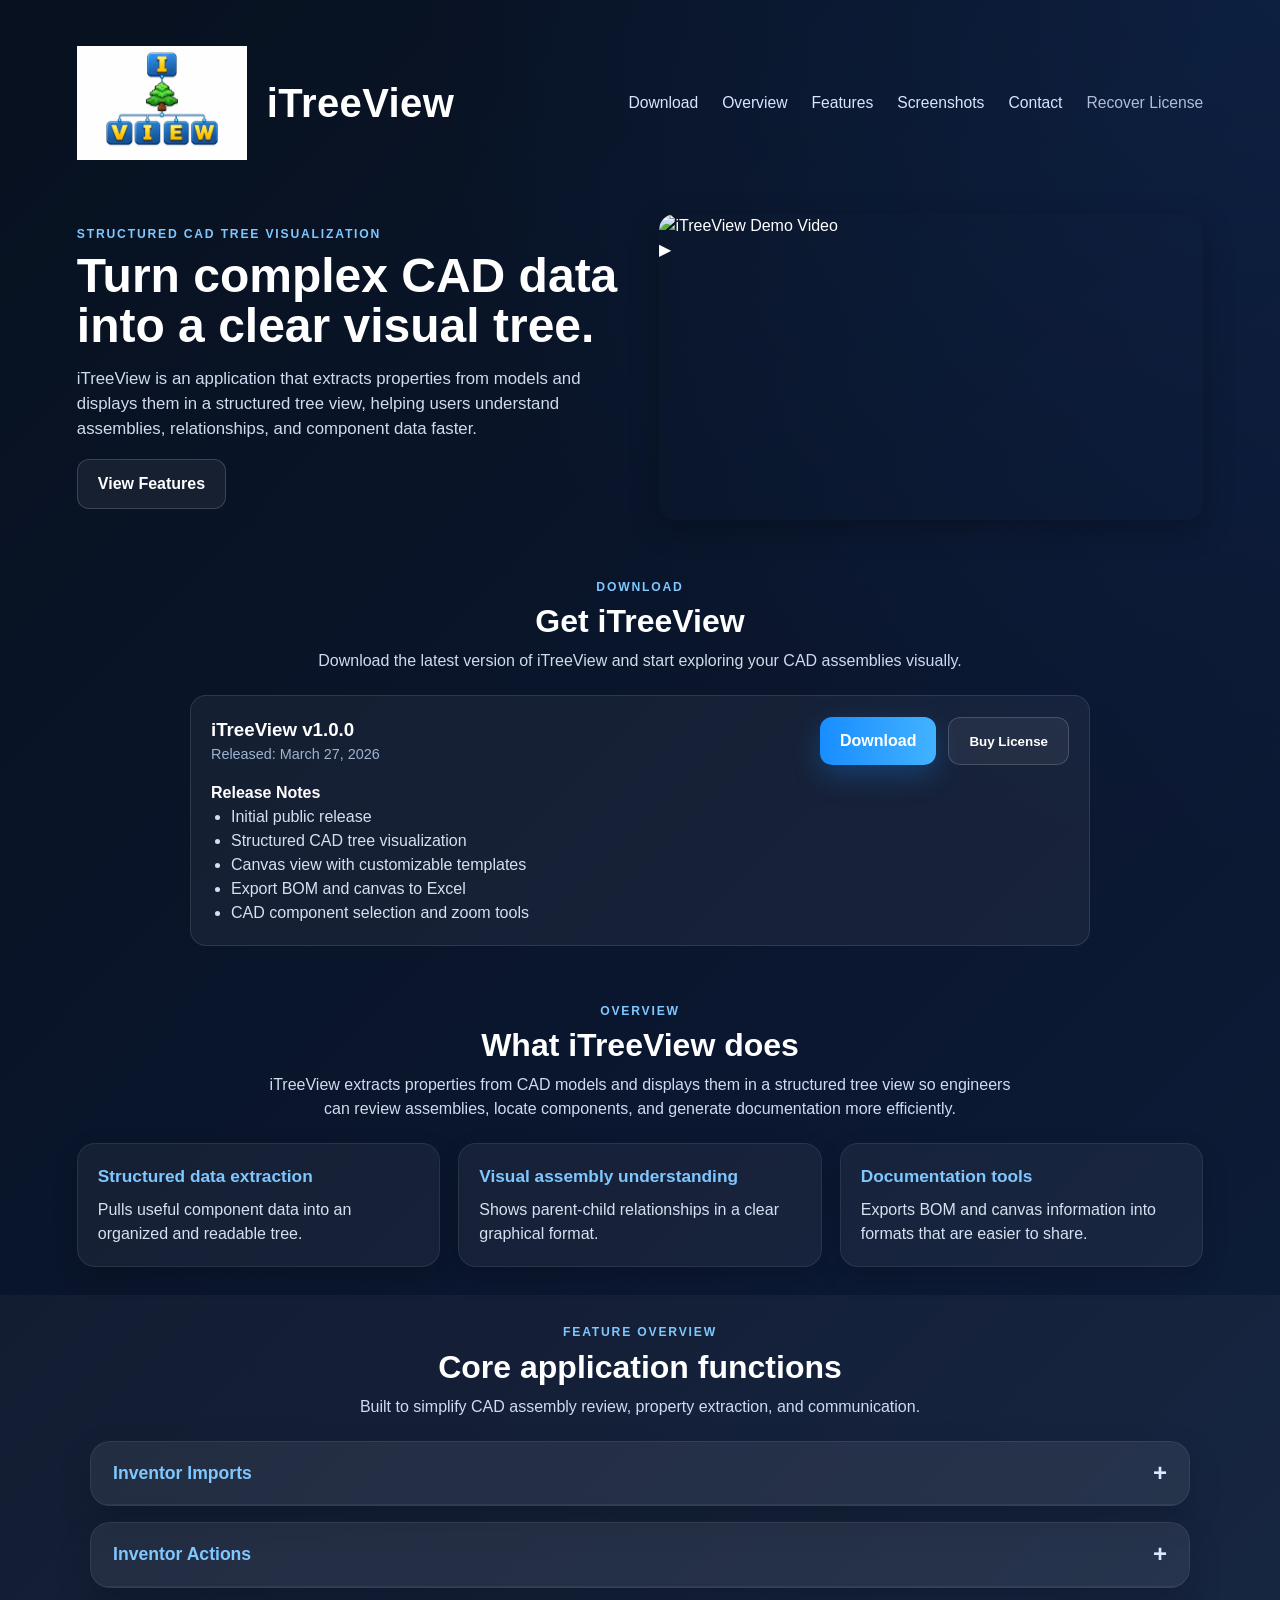
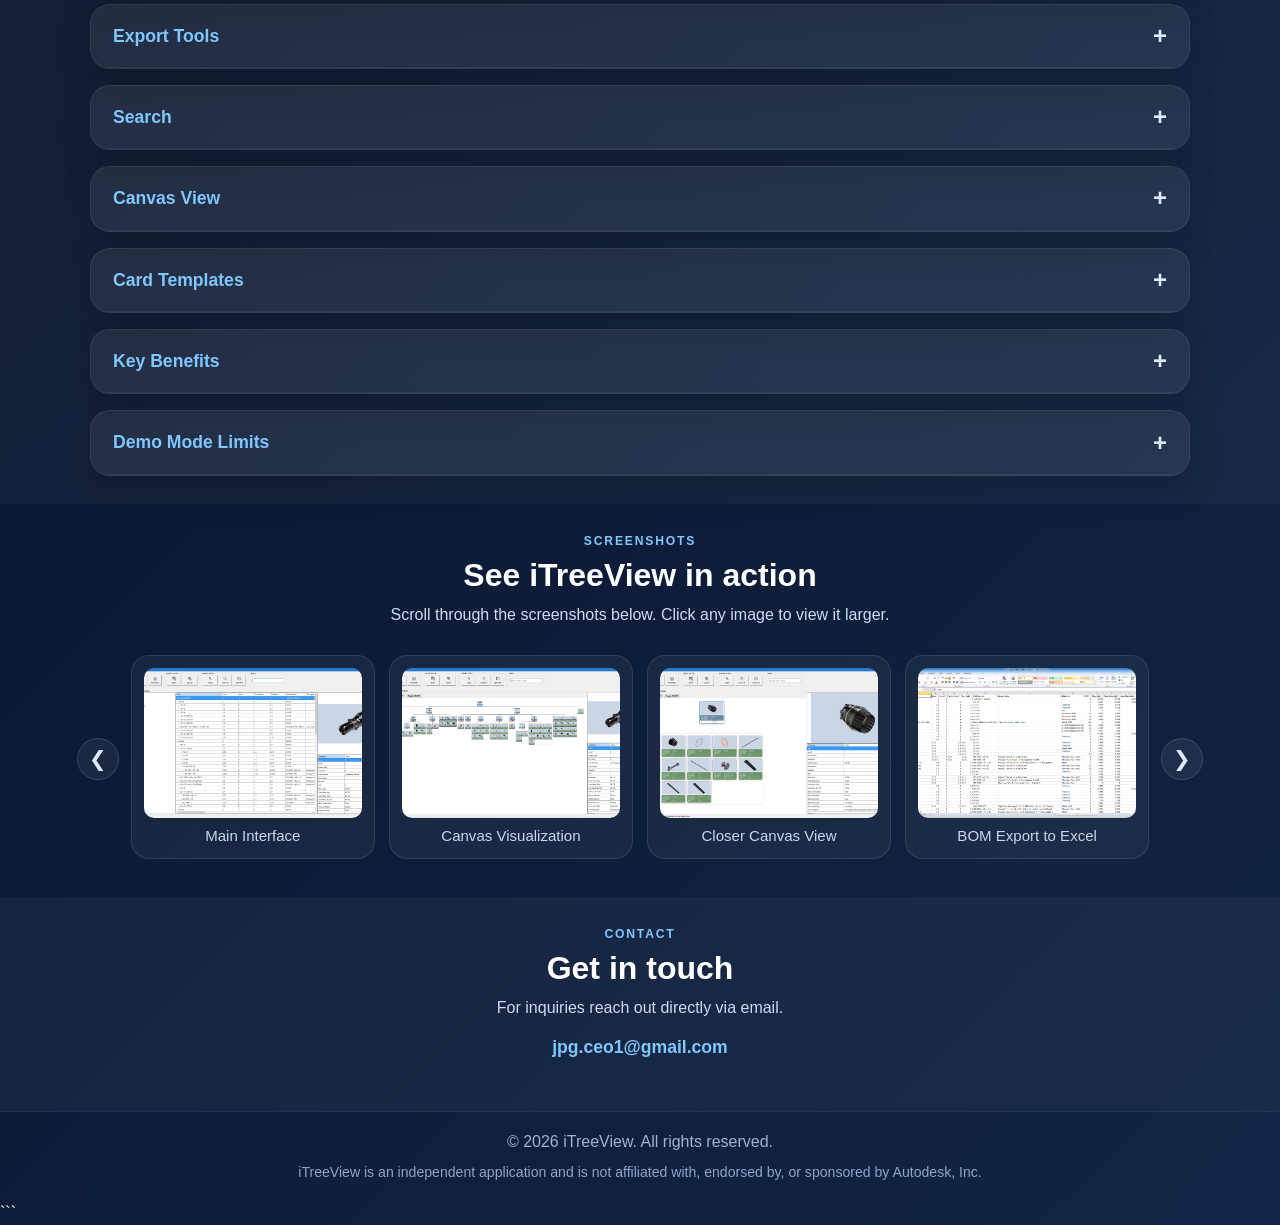
==== commit 2dff63fa: "Added  Demo Mode Limit info" ====
--- a/index.html
+++ b/index.html
@@ -25,7 +25,7 @@
             <a href="#features">Features</a>
             <a href="#screenshots">Screenshots</a>
             <a href="#contact">Contact</a>
-            <a href="/recover-license.html" style="opacity:0.8;">Recover License</a>
+            <a href="recover-license.html" style="opacity:0.8;">Recover License</a>
         </div>
     </nav>
 
@@ -284,6 +284,27 @@
                         <li>Generate documentation instantly</li>
                         <li>Improve design reviews and collaboration</li>
                     </ul>
+                </div>
+            </div>
+        </details>
+        <details class="accordion-item">
+            <summary>Demo Mode Limits</summary>
+            <div class="accordion-content">
+                <div class="feature-card">
+                    <p>
+                        The demo version of iTreeView allows you to explore core functionality 
+                        with limited assembly size:
+                    </p>
+
+                    <ul>
+                        <li>Maximum 2 top-level parts</li>
+                        <li>Maximum 2 top-level subassemblies</li>
+                        <li>Maximum 2 parts inside each top-level subassembly</li>
+                    </ul>
+
+                    <p class="note">
+                        Upgrade to the full version to remove all limitations and analyze complete assemblies.
+                    </p>
                 </div>
             </div>
         </details>
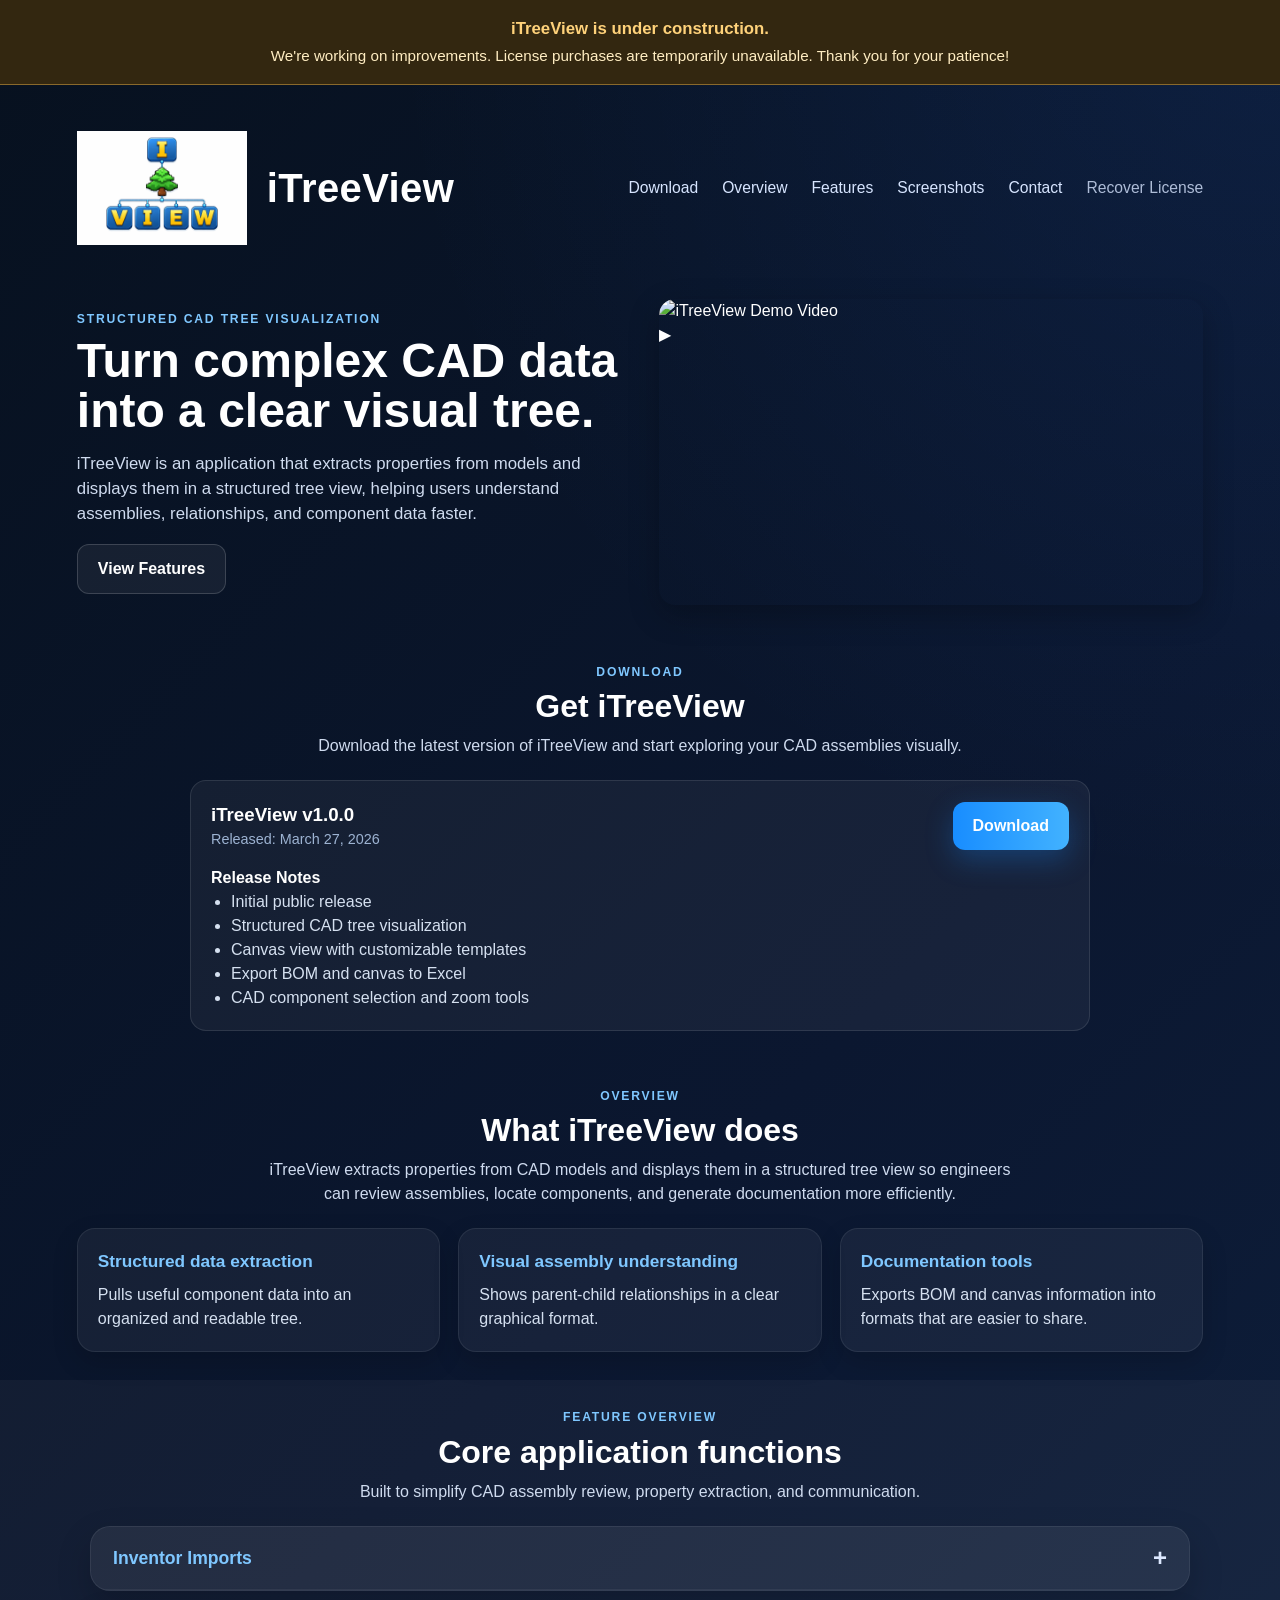
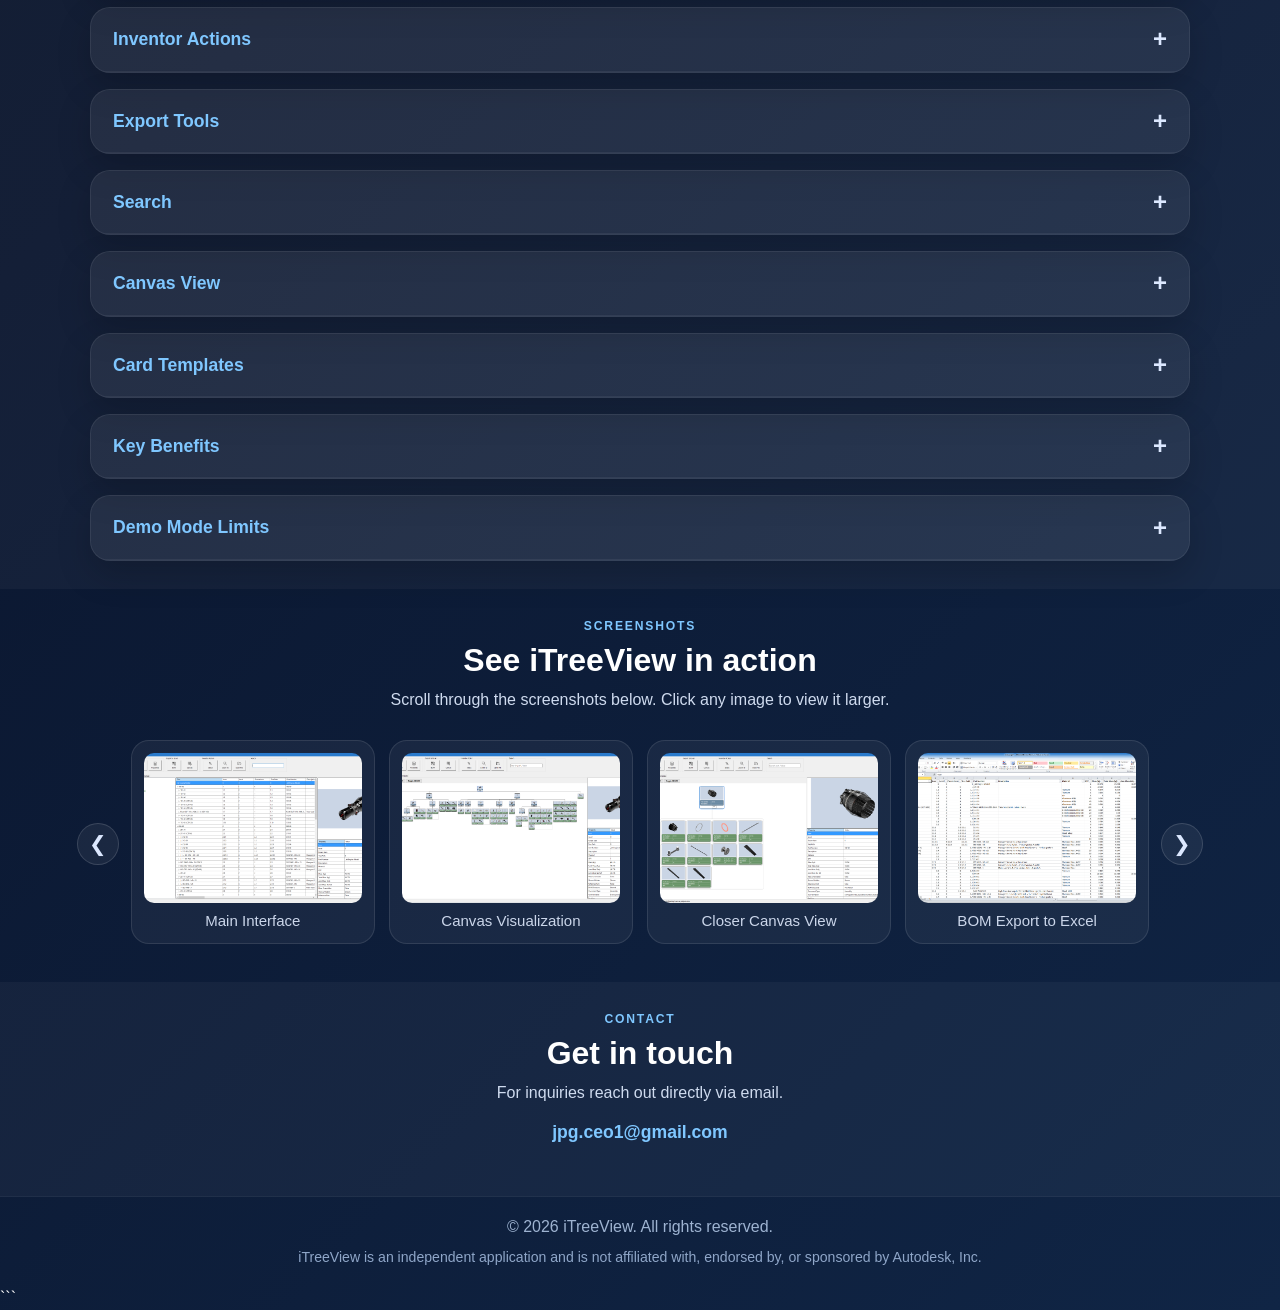
==== commit 94e6bd4c: "Add construction notice and remove license purchase button" ====
--- a/index.html
+++ b/index.html
@@ -12,6 +12,10 @@
     <link rel="stylesheet" href="style.css" />
 </head>
 <body>
+    <aside class="construction-banner" aria-label="Application development notice">
+        <strong>iTreeView is under construction.</strong>
+        <span>We're working on improvements. License purchases are temporarily unavailable. Thank you for your patience!</span>
+    </aside>
     <header class="hero">
         <nav class="navbar">
             <div class="brand">
@@ -84,9 +88,6 @@
                     Download
                 </a>
 
-                <button class="btn btn-secondary" id="buyLicenseBtn">
-                    Buy License
-                </button>
             </div>
         </div>
 
@@ -474,49 +475,18 @@
     videoThumbnail.addEventListener("click", () => {
         videoWrapper.innerHTML = `
             <iframe
+                width="100%"
+                height="100%"
                 src="https://www.youtube.com/embed/-eYfc1fEL-s?autoplay=1"
-                ...
+                title="iTreeView Demo Video"
+                frameborder="0"
+                allow="accelerometer; autoplay; clipboard-write; encrypted-media; gyroscope; picture-in-picture; web-share"
+                allowfullscreen>
             </iframe>
         `;
     });
 }
 
-// 👇 ADD THIS WHOLE BLOCK RIGHT HERE
-const buyLicenseBtn = document.getElementById("buyLicenseBtn");
-
-if (buyLicenseBtn) {
-    buyLicenseBtn.addEventListener("click", async () => {
-        try {
-            buyLicenseBtn.disabled = true;
-            buyLicenseBtn.textContent = "Redirecting...";
-
-            const response = await fetch("https://itreeview-license-api.onrender.com/create-checkout-session", {
-                method: "POST",
-                headers: {
-                    "Content-Type": "application/json"
-                }
-            });
-
-            if (!response.ok) {
-                throw new Error("Failed to create checkout session");
-            }
-
-            const data = await response.json();
-
-            if (data.url) {
-                window.location.href = data.url;
-            } else {
-                throw new Error("No checkout URL returned");
-            }
-        } catch (err) {
-            console.error(err);
-            alert("Checkout failed. Please try again.");
-            buyLicenseBtn.disabled = false;
-            buyLicenseBtn.textContent = "Buy License";
-        }
-    });
-}
-
 </script>
 ```
 
--- a/style.css
+++ b/style.css
@@ -15,6 +15,28 @@
         linear-gradient(135deg, #07111f 0%, #0b1730 45%, #102545 100%);
     color: #ffffff;
     line-height: 1.5;
+}
+
+.construction-banner {
+    padding: 16px 6%;
+    background: #332710;
+    border-bottom: 1px solid #8a692b;
+    color: #ffedc2;
+    text-align: center;
+}
+
+.construction-banner strong {
+    display: block;
+    margin-bottom: 4px;
+    color: #ffd27a;
+    font-size: 1.05rem;
+}
+
+.construction-banner span {
+    display: block;
+    max-width: 900px;
+    margin: 0 auto;
+    font-size: 0.95rem;
 }
 
 body.no-scroll {
